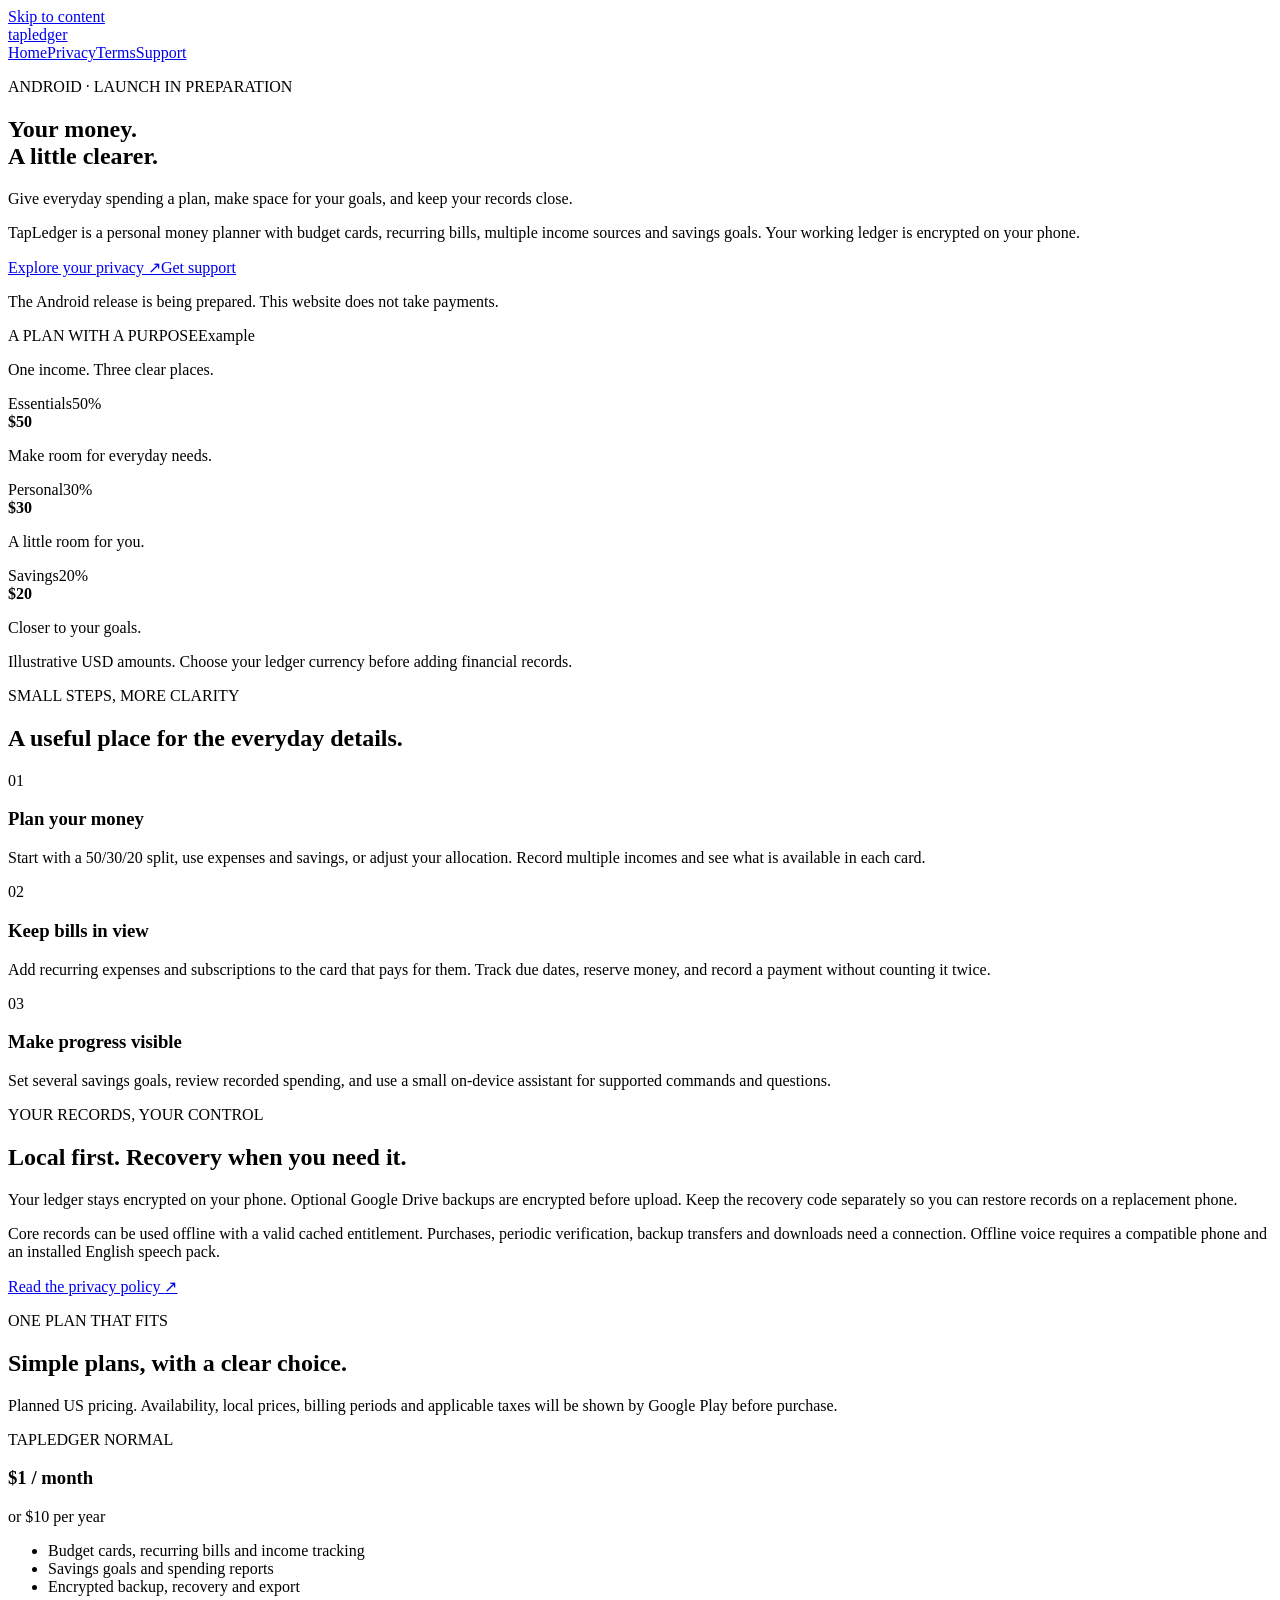
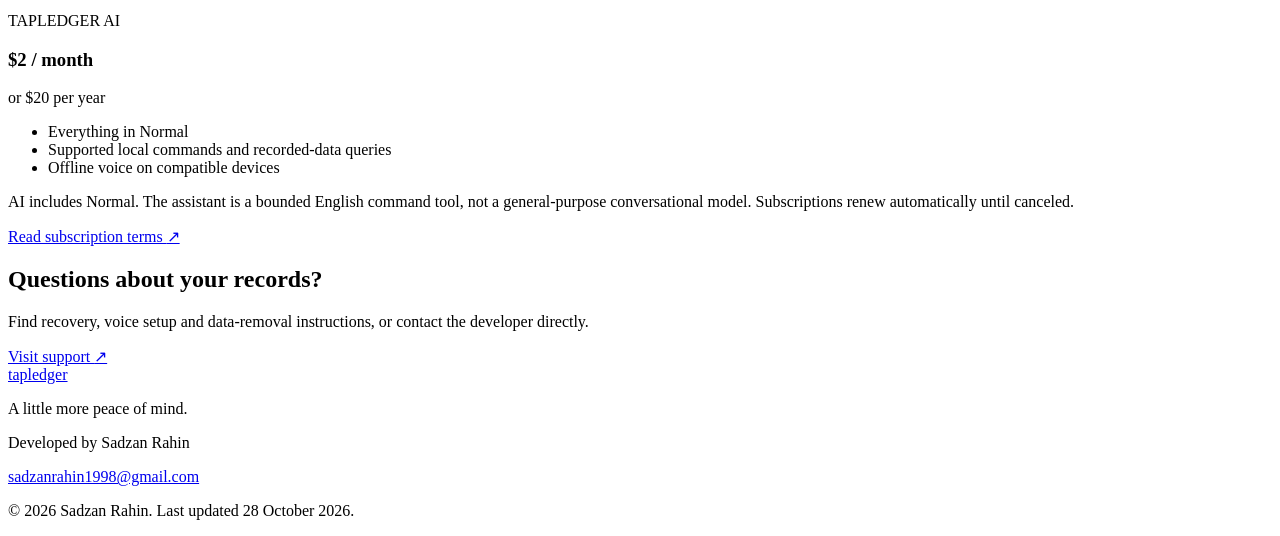
==== index.html @ 8fe3b2bb "Add files via upload" ====
<!doctype html>
<html lang="en">
<head>
<meta charset="utf-8"><meta name="viewport" content="width=device-width,initial-scale=1">
<title>TapLedger — Your money, a little clearer</title><meta name="description" content="A private Android money planner for budgets, recurring bills and savings goals, with an on-device command assistant.">
<meta name="theme-color" content="#f7f8fc"><meta name="color-scheme" content="light">
<link rel="icon" href="assets/favicon.svg" type="image/svg+xml"><link rel="stylesheet" href="assets/styles.css">
</head>
<body>
<a class="skip-link" href="#main">Skip to content</a>
<header class="site-header"><div class="header-inner"><a class="brand" href="index.html" aria-label="TapLedger home"><span class="brand-mark" aria-hidden="true"><i></i><i></i><i></i><b></b></span><span>tapledger</span></a><nav class="primary-nav" aria-label="Main navigation"><a href="index.html" aria-current="page">Home</a><a href="privacy.html">Privacy</a><a href="terms.html">Terms</a><a href="support.html">Support</a></nav></div></header>
<main id="main" class="page-shell">
<section class="hero">
  <div class="hero-copy"><p class="eyebrow"><span class="status-dot"></span>ANDROID · LAUNCH IN PREPARATION</p><h1>Your money.<br>A little clearer.</h1><p class="lead">Give everyday spending a plan, make space for your goals, and keep your records close.</p><p>TapLedger is a personal money planner with budget cards, recurring bills, multiple income sources and savings goals. Your working ledger is encrypted on your phone.</p><div class="button-row"><a class="button primary" href="privacy.html">Explore your privacy <span aria-hidden="true">↗</span></a><a class="button secondary" href="support.html">Get support</a></div><p class="small muted">The Android release is being prepared. This website does not take payments.</p></div>
  <div class="illustration" aria-label="Illustrative budget: a 100-dollar income split into Essentials 50 dollars, Personal 30 dollars and Savings 20 dollars."><div class="illustration-top"><span class="eyebrow">A PLAN WITH A PURPOSE</span><span class="example-label">Example</span></div><p class="illustration-caption">One income. Three clear places.</p><div class="sample-card essential"><div><span>Essentials</span><span>50%</span></div><strong>$50</strong><p>Make room for everyday needs.</p><div class="sample-bar"><span></span></div></div><div class="sample-pair"><div class="sample-card personal"><div><span>Personal</span><span>30%</span></div><strong>$30</strong><p>A little room for you.</p></div><div class="sample-card saving"><div><span>Savings</span><span>20%</span></div><strong>$20</strong><p>Closer to your goals.</p></div></div><p class="small muted">Illustrative USD amounts. Choose your ledger currency before adding financial records.</p></div>
</section>
<section class="overview" aria-labelledby="overview-title"><p class="eyebrow">SMALL STEPS, MORE CLARITY</p><h2 id="overview-title">A useful place for the everyday details.</h2><div class="feature-grid"><div><span class="feature-number">01</span><h3>Plan your money</h3><p>Start with a 50/30/20 split, use expenses and savings, or adjust your allocation. Record multiple incomes and see what is available in each card.</p></div><div><span class="feature-number">02</span><h3>Keep bills in view</h3><p>Add recurring expenses and subscriptions to the card that pays for them. Track due dates, reserve money, and record a payment without counting it twice.</p></div><div><span class="feature-number">03</span><h3>Make progress visible</h3><p>Set several savings goals, review recorded spending, and use a small on-device assistant for supported commands and questions.</p></div></div></section>
<section class="privacy-strip"><div><p class="eyebrow">YOUR RECORDS, YOUR CONTROL</p><h2>Local first. Recovery when you need it.</h2><p>Your ledger stays encrypted on your phone. Optional Google Drive backups are encrypted before upload. Keep the recovery code separately so you can restore records on a replacement phone.</p><p class="small">Core records can be used offline with a valid cached entitlement. Purchases, periodic verification, backup transfers and downloads need a connection. Offline voice requires a compatible phone and an installed English speech pack.</p></div><a class="text-link" href="privacy.html">Read the privacy policy <span aria-hidden="true">↗</span></a></section>
<section class="plans-intro" aria-labelledby="plans-title"><p class="eyebrow">ONE PLAN THAT FITS</p><h2 id="plans-title">Simple plans, with a clear choice.</h2><p class="muted">Planned US pricing. Availability, local prices, billing periods and applicable taxes will be shown by Google Play before purchase.</p><div class="plans-grid"><div class="plan"><p class="eyebrow">TAPLEDGER NORMAL</p><h3>$1 <span>/ month</span></h3><p>or $10 per year</p><ul><li>Budget cards, recurring bills and income tracking</li><li>Savings goals and spending reports</li><li>Encrypted backup, recovery and export</li></ul></div><div class="plan plan-ai"><p class="eyebrow">TAPLEDGER AI</p><h3>$2 <span>/ month</span></h3><p>or $20 per year</p><ul><li>Everything in Normal</li><li>Supported local commands and recorded-data queries</li><li>Offline voice on compatible devices</li></ul></div></div><p class="small muted">AI includes Normal. The assistant is a bounded English command tool, not a general-purpose conversational model. Subscriptions renew automatically until canceled.</p><a class="text-link" href="terms.html">Read subscription terms <span aria-hidden="true">↗</span></a></section>
<section class="closing"><h2>Questions about your records?</h2><p>Find recovery, voice setup and data-removal instructions, or contact the developer directly.</p><a class="button primary" href="support.html">Visit support <span aria-hidden="true">↗</span></a></section>
</main>
<footer class="site-footer"><div><a class="brand footer-brand" href="index.html"><span class="brand-mark" aria-hidden="true"><i></i><i></i><i></i><b></b></span><span>tapledger</span></a><p>A little more peace of mind.</p></div><div><p>Developed by Sadzan Rahin</p><a href="mailto:sadzanrahin1998@gmail.com">sadzanrahin1998@gmail.com</a><p class="fine">© 2026 Sadzan Rahin. Last updated 28 October 2026.</p></div></footer>
</body></html>
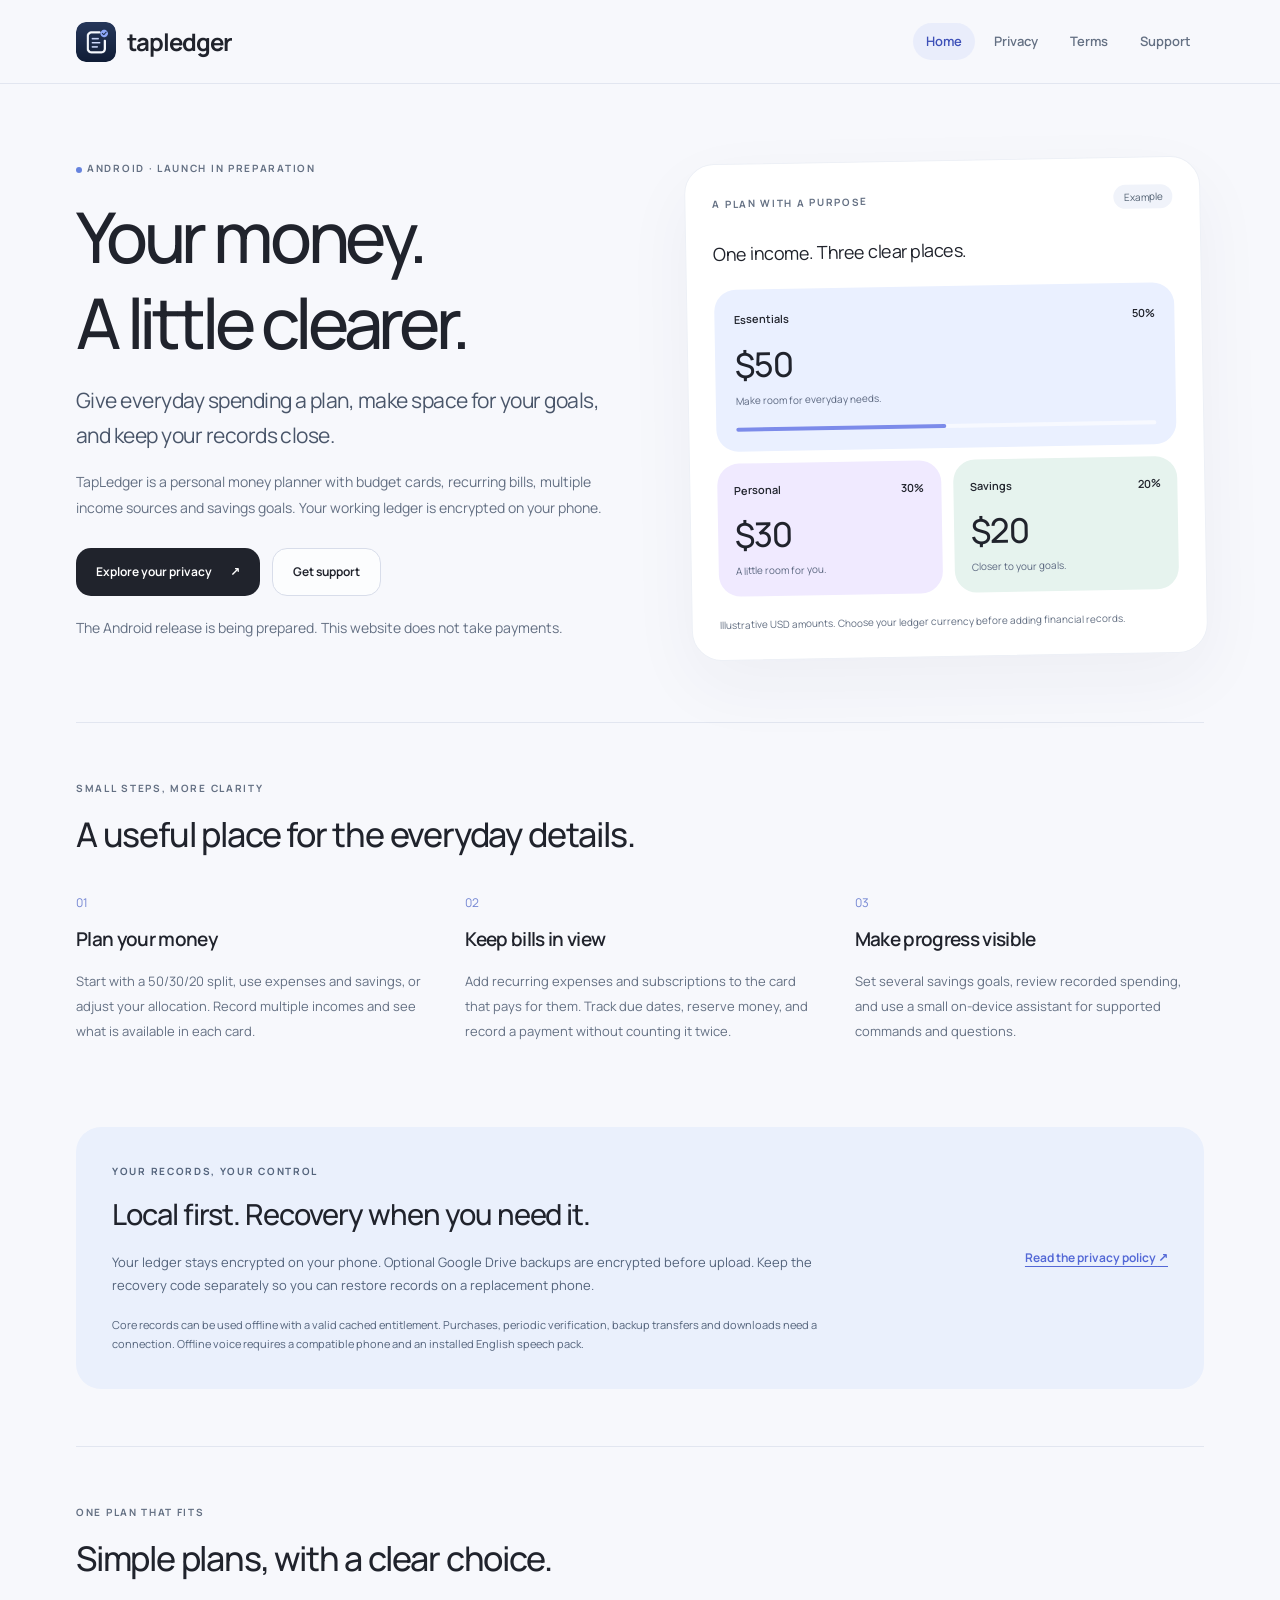
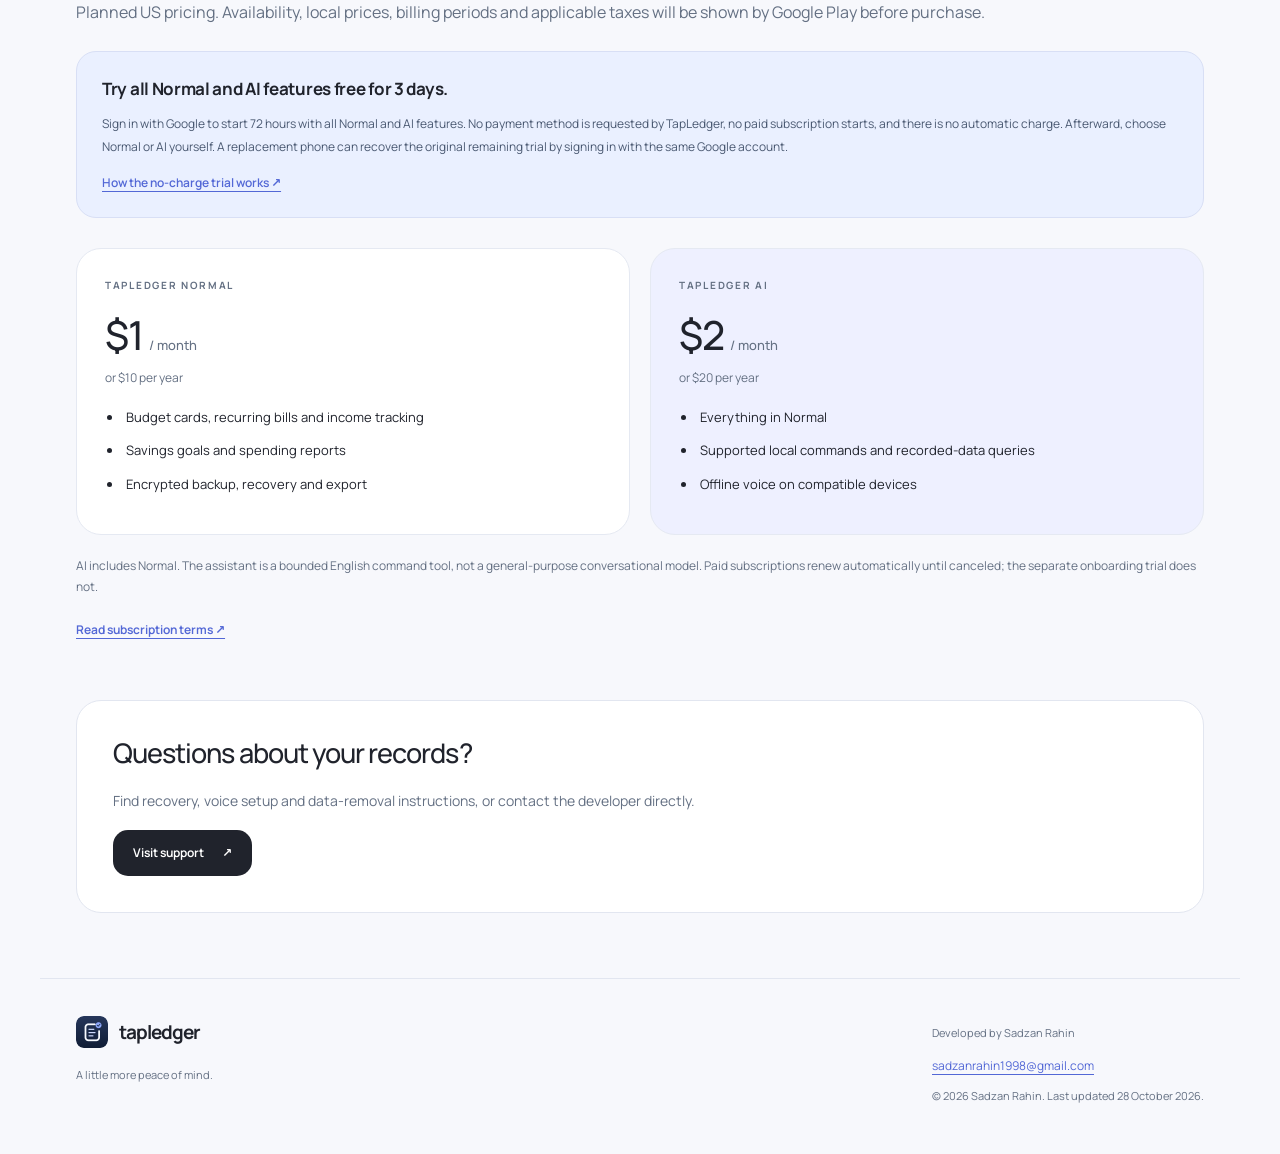
==== commit 8ac9e8af: "Add files via upload" ====
--- a/index.html
+++ b/index.html
@@ -8,7 +8,7 @@
 </head>
 <body>
 <a class="skip-link" href="#main">Skip to content</a>
-<header class="site-header"><div class="header-inner"><a class="brand" href="index.html" aria-label="TapLedger home"><span class="brand-mark" aria-hidden="true"><i></i><i></i><i></i><b></b></span><span>tapledger</span></a><nav class="primary-nav" aria-label="Main navigation"><a href="index.html" aria-current="page">Home</a><a href="privacy.html">Privacy</a><a href="terms.html">Terms</a><a href="support.html">Support</a></nav></div></header>
+<header class="site-header"><div class="header-inner"><a class="brand" href="index.html" aria-label="TapLedger home"><img class="brand-image" src="assets/tapledger-icon.png" alt="" width="40" height="40"><span>tapledger</span></a><nav class="primary-nav" aria-label="Main navigation"><a href="index.html" aria-current="page">Home</a><a href="privacy.html">Privacy</a><a href="terms.html">Terms</a><a href="support.html">Support</a></nav></div></header>
 <main id="main" class="page-shell">
 <section class="hero">
   <div class="hero-copy"><p class="eyebrow"><span class="status-dot"></span>ANDROID · LAUNCH IN PREPARATION</p><h1>Your money.<br>A little clearer.</h1><p class="lead">Give everyday spending a plan, make space for your goals, and keep your records close.</p><p>TapLedger is a personal money planner with budget cards, recurring bills, multiple income sources and savings goals. Your working ledger is encrypted on your phone.</p><div class="button-row"><a class="button primary" href="privacy.html">Explore your privacy <span aria-hidden="true">↗</span></a><a class="button secondary" href="support.html">Get support</a></div><p class="small muted">The Android release is being prepared. This website does not take payments.</p></div>
@@ -16,8 +16,8 @@
 </section>
 <section class="overview" aria-labelledby="overview-title"><p class="eyebrow">SMALL STEPS, MORE CLARITY</p><h2 id="overview-title">A useful place for the everyday details.</h2><div class="feature-grid"><div><span class="feature-number">01</span><h3>Plan your money</h3><p>Start with a 50/30/20 split, use expenses and savings, or adjust your allocation. Record multiple incomes and see what is available in each card.</p></div><div><span class="feature-number">02</span><h3>Keep bills in view</h3><p>Add recurring expenses and subscriptions to the card that pays for them. Track due dates, reserve money, and record a payment without counting it twice.</p></div><div><span class="feature-number">03</span><h3>Make progress visible</h3><p>Set several savings goals, review recorded spending, and use a small on-device assistant for supported commands and questions.</p></div></div></section>
 <section class="privacy-strip"><div><p class="eyebrow">YOUR RECORDS, YOUR CONTROL</p><h2>Local first. Recovery when you need it.</h2><p>Your ledger stays encrypted on your phone. Optional Google Drive backups are encrypted before upload. Keep the recovery code separately so you can restore records on a replacement phone.</p><p class="small">Core records can be used offline with a valid cached entitlement. Purchases, periodic verification, backup transfers and downloads need a connection. Offline voice requires a compatible phone and an installed English speech pack.</p></div><a class="text-link" href="privacy.html">Read the privacy policy <span aria-hidden="true">↗</span></a></section>
-<section class="plans-intro" aria-labelledby="plans-title"><p class="eyebrow">ONE PLAN THAT FITS</p><h2 id="plans-title">Simple plans, with a clear choice.</h2><p class="muted">Planned US pricing. Availability, local prices, billing periods and applicable taxes will be shown by Google Play before purchase.</p><div class="plans-grid"><div class="plan"><p class="eyebrow">TAPLEDGER NORMAL</p><h3>$1 <span>/ month</span></h3><p>or $10 per year</p><ul><li>Budget cards, recurring bills and income tracking</li><li>Savings goals and spending reports</li><li>Encrypted backup, recovery and export</li></ul></div><div class="plan plan-ai"><p class="eyebrow">TAPLEDGER AI</p><h3>$2 <span>/ month</span></h3><p>or $20 per year</p><ul><li>Everything in Normal</li><li>Supported local commands and recorded-data queries</li><li>Offline voice on compatible devices</li></ul></div></div><p class="small muted">AI includes Normal. The assistant is a bounded English command tool, not a general-purpose conversational model. Subscriptions renew automatically until canceled.</p><a class="text-link" href="terms.html">Read subscription terms <span aria-hidden="true">↗</span></a></section>
+<section class="plans-intro" aria-labelledby="plans-title"><p class="eyebrow">ONE PLAN THAT FITS</p><h2 id="plans-title">Simple plans, with a clear choice.</h2><p class="muted">Planned US pricing. Availability, local prices, billing periods and applicable taxes will be shown by Google Play before purchase.</p><div class="trial-note"><strong>Try all Normal and AI features free for 3 days.</strong><p>Sign in with Google to start 72 hours with all Normal and AI features. No payment method is requested by TapLedger, no paid subscription starts, and there is no automatic charge. Afterward, choose Normal or AI yourself. A replacement phone can recover the original remaining trial by signing in with the same Google account.</p><a href="terms.html#trial">How the no-charge trial works ↗</a></div><div class="plans-grid"><div class="plan"><p class="eyebrow">TAPLEDGER NORMAL</p><h3>$1 <span>/ month</span></h3><p>or $10 per year</p><ul><li>Budget cards, recurring bills and income tracking</li><li>Savings goals and spending reports</li><li>Encrypted backup, recovery and export</li></ul></div><div class="plan plan-ai"><p class="eyebrow">TAPLEDGER AI</p><h3>$2 <span>/ month</span></h3><p>or $20 per year</p><ul><li>Everything in Normal</li><li>Supported local commands and recorded-data queries</li><li>Offline voice on compatible devices</li></ul></div></div><p class="small muted">AI includes Normal. The assistant is a bounded English command tool, not a general-purpose conversational model. Paid subscriptions renew automatically until canceled; the separate onboarding trial does not.</p><a class="text-link" href="terms.html">Read subscription terms <span aria-hidden="true">↗</span></a></section>
 <section class="closing"><h2>Questions about your records?</h2><p>Find recovery, voice setup and data-removal instructions, or contact the developer directly.</p><a class="button primary" href="support.html">Visit support <span aria-hidden="true">↗</span></a></section>
 </main>
-<footer class="site-footer"><div><a class="brand footer-brand" href="index.html"><span class="brand-mark" aria-hidden="true"><i></i><i></i><i></i><b></b></span><span>tapledger</span></a><p>A little more peace of mind.</p></div><div><p>Developed by Sadzan Rahin</p><a href="mailto:sadzanrahin1998@gmail.com">sadzanrahin1998@gmail.com</a><p class="fine">© 2026 Sadzan Rahin. Last updated 28 October 2026.</p></div></footer>
+<footer class="site-footer"><div><a class="brand footer-brand" href="index.html"><img class="brand-image" src="assets/tapledger-icon.png" alt="" width="40" height="40"><span>tapledger</span></a><p>A little more peace of mind.</p></div><div><p>Developed by Sadzan Rahin</p><a href="mailto:sadzanrahin1998@gmail.com">sadzanrahin1998@gmail.com</a><p class="fine">© 2026 Sadzan Rahin. Last updated 28 October 2026.</p></div></footer>
 </body></html>
--- a/assets/styles.css
+++ b/assets/styles.css
@@ -0,0 +1,11 @@
+@font-face{font-family:Manrope;src:url('Manrope.ttf') format('truetype');font-style:normal;font-weight:200 800;font-display:swap}
+:root{--ink:#20232c;--muted:#647083;--blue:#5368d6;--paper:#f7f8fc;--line:#e2e6f0;--white:#fff;--radius:25px}
+*{box-sizing:border-box}html{scroll-padding-top:100px}body{margin:0;background:var(--paper);color:var(--ink);font:16px/1.8 Manrope,system-ui,sans-serif;-webkit-font-smoothing:antialiased}a{color:var(--blue);text-underline-offset:4px;overflow-wrap:anywhere}a:hover{text-decoration-thickness:2px}a:focus-visible,button:focus-visible,[tabindex]:focus-visible{outline:3px solid #7084ed;outline-offset:5px;border-radius:5px}p{margin:0 0 17px}h1,h2,h3{line-height:1.22;letter-spacing:-.035em;margin:0 0 18px;font-weight:600}h1{font-size:clamp(36px,5vw,60px)}h2{font-size:clamp(24px,3vw,34px)}h3{font-size:20px}ul,ol{padding-left:23px;margin:16px 0 22px}li{padding-left:3px;margin-bottom:10px}strong{font-weight:700}code{font:14px/1.6 ui-monospace,SFMono-Regular,monospace;background:#ebedf5;padding:2px 5px;border-radius:5px;overflow-wrap:anywhere}
+.skip-link{position:absolute;left:16px;top:-80px;background:var(--ink);color:white;padding:12px 18px;z-index:20}.skip-link:focus{top:10px}.site-header{border-bottom:1px solid var(--line);background:rgba(247,248,252,.96);position:sticky;top:0;z-index:5}.header-inner{max-width:1200px;margin:auto;padding:20px 36px;display:flex;align-items:center;justify-content:space-between;gap:24px}.brand{display:inline-flex;gap:11px;align-items:center;text-decoration:none;color:var(--ink);font-size:24px;letter-spacing:-1px;font-weight:700;flex-shrink:0}.brand-mark{width:40px;height:40px;position:relative;background:var(--ink);border-radius:13px;display:inline-flex;gap:3px;align-items:flex-end;padding:9px;overflow:hidden}.brand-mark i{display:block;background:white;border-radius:4px;width:5px;height:24px}.brand-mark i:nth-child(2){height:18px}.brand-mark i:nth-child(3){height:12px}.brand-mark b{position:absolute;right:7px;top:8px;width:6px;height:6px;border-radius:50%;background:#a2b2ff}.primary-nav{display:flex;flex-wrap:wrap;gap:6px}.primary-nav a{padding:7px 13px;border-radius:30px;color:var(--muted);font-size:13px;text-decoration:none;font-weight:600}.primary-nav a[aria-current=page]{background:#e9edfb;color:#3d50b8}.primary-nav a:hover{background:#edf0f7;color:var(--ink)}.page-shell{max-width:1200px;margin:auto;padding:0 36px}.eyebrow{font-size:10px;font-weight:700;letter-spacing:1.7px;color:var(--muted);margin-bottom:18px;line-height:1.6}.small{font-size:12px;line-height:1.75}.fine{font-size:11px;line-height:1.7}.muted{color:var(--muted)}.lead{font-size:clamp(17px,2vw,21px);line-height:1.65;color:#4a566a;letter-spacing:-.025em}.status-dot{display:inline-block;width:6px;height:6px;vertical-align:middle;background:#6683de;border-radius:50%;margin-right:5px}.hero{display:grid;grid-template-columns:1.05fr 1fr;gap:70px;padding:76px 0 65px;align-items:center}.hero h1{font-size:clamp(42px,6vw,70px);font-weight:500;letter-spacing:-.06em}.hero-copy>p:not(.eyebrow){max-width:540px}.hero-copy>p:not(.lead):not(.eyebrow){font-size:14px;color:var(--muted)}.button-row{display:flex;flex-wrap:wrap;gap:12px;margin:28px 0 20px}.button{display:inline-flex;align-items:center;justify-content:center;gap:18px;padding:13px 20px;border-radius:15px;font-size:12px;font-weight:650;text-decoration:none;line-height:1.65;text-align:center}.button.primary{color:white;background:var(--ink)}.button.secondary{border:1px solid #d8ddea;background:rgba(255,255,255,.7);color:var(--ink)}.button:hover{filter:brightness(.95)}.illustration{background:#fff;border:1px solid #edf0f6;box-shadow:0 25px 70px #28334b0c;border-radius:30px;padding:27px;transform:rotate(-1deg)}.illustration-top{display:flex;justify-content:space-between;gap:12px;align-items:center}.illustration-top .eyebrow{margin:0}.example-label{color:#536273;background:#f0f3fa;border-radius:30px;padding:3px 10px;font-size:10px}.illustration-caption{font-size:18px;letter-spacing:-.5px;margin:22px 0 20px}.sample-card{border-radius:22px;padding:20px}.sample-card>div:not(.sample-bar){display:flex;justify-content:space-between;gap:9px;font-size:11px;font-weight:600;align-items:center}.sample-card strong{display:block;font-weight:500;font-size:34px;line-height:1.25;letter-spacing:-1px;margin:14px 0 5px}.sample-card p{font-size:10px;margin:0;color:#5c6880}.essential{background:#eaf0ff}.personal{background:#f0eaff}.saving{background:#e6f3ee}.sample-bar{margin-top:18px;background:#ffffffa0;border-radius:20px;height:4px}.sample-bar span{display:block;background:#7c8bea;width:50%;height:4px;border-radius:20px}.sample-pair{display:grid;grid-template-columns:1fr 1fr;gap:12px;margin:12px 0 20px}.sample-pair .sample-card{padding:17px}.illustration>.small{font-size:10px;margin:0;line-height:1.6}.overview,.plans-intro{padding:57px 0;border-top:1px solid var(--line)}.overview h2,.plans-intro h2{font-weight:500}.feature-grid{display:grid;grid-template-columns:repeat(3,1fr);gap:40px;margin-top:36px}.feature-grid p{font-size:13px;color:var(--muted);line-height:1.9}.feature-number{font-size:12px;color:#7486d3;display:block;margin-bottom:15px}.feature-grid h3{font-size:19px;font-weight:600}.privacy-strip{display:flex;gap:30px;align-items:center;justify-content:space-between;padding:36px;background:#eaf0fc;border-radius:var(--radius);margin:10px 0 57px}.privacy-strip>div{max-width:710px}.privacy-strip h2{font-size:29px;font-weight:500}.privacy-strip p{font-size:13px;color:#53637b}.privacy-strip .small{font-size:11px;margin-bottom:0}.privacy-strip .eyebrow{font-size:10px}.text-link{font-size:12px;line-height:1.7;font-weight:650;flex-shrink:0}.plans-grid{display:grid;grid-template-columns:1fr 1fr;gap:20px;margin:30px 0 20px}.plan{border:1px solid #e5e9f2;border-radius:var(--radius);background:white;padding:28px}.plan-ai{background:#eef0ff}.plan h3{font-size:40px;font-weight:500;letter-spacing:-1.5px;margin-bottom:7px}.plan h3 span{font-size:13px;color:var(--muted);letter-spacing:0}.plan>p:not(.eyebrow){font-size:12px;color:var(--muted)}.plan ul{font-size:13px;padding-left:18px;margin-bottom:0}.closing{margin:0 0 65px;padding:36px;border-radius:var(--radius);border:1px solid var(--line);background:#fff}.closing h2{font-weight:500;font-size:27px}.closing p{font-size:14px;color:var(--muted)}.site-footer{max-width:1200px;margin:auto;padding:36px 36px 40px;border-top:1px solid var(--line);display:flex;align-items:flex-start;justify-content:space-between;gap:30px}.footer-brand{font-size:19px}.footer-brand .brand-mark{width:32px;height:32px;border-radius:11px;padding:7px;gap:2px}.footer-brand .brand-mark i{height:19px;width:4px}.footer-brand .brand-mark i:nth-child(2){height:14px}.footer-brand .brand-mark i:nth-child(3){height:9px}.footer-brand .brand-mark b{width:5px;height:5px;top:6px;right:5px}.site-footer p{font-size:11px;color:var(--muted);margin:8px 0}.site-footer a:not(.brand){font-size:12px}
+.document-layout{display:grid;grid-template-columns:210px minmax(0,1fr);gap:65px;padding:60px 0 75px}.contents{align-self:start;position:sticky;top:115px}.contents nav{display:flex;flex-direction:column;gap:12px}.contents a{font-size:12px;text-decoration:none;color:var(--muted);line-height:1.6}.contents a:hover{color:var(--blue)}.document{min-width:0;max-width:780px}.document>.lead{max-width:700px}.document-meta{display:flex;flex-wrap:wrap;gap:7px 22px;font-size:11px;color:var(--muted);margin:23px 0}.callout{border-left:3px solid #7588ea;background:#eaf0ff;border-radius:0 15px 15px 0;padding:20px 23px;margin:25px 0 30px}.callout strong{font-size:15px}.callout p{font-size:13px;color:#4c5970;margin:5px 0 0;line-height:1.8}.warning{background:#fff2e6;border-color:#c9945d}.article-section{padding-top:28px;margin-top:20px;border-top:1px solid var(--line);scroll-margin-top:105px}.article-section h2{font-size:24px;line-height:1.4;letter-spacing:-.6px}.article-section p,.article-section li{font-size:14px;line-height:1.95;color:#475367}.article-section strong{color:#283248}.article-section h3{font-size:17px;letter-spacing:-.3px;margin-top:28px}.article-section ul,.article-section ol{margin-top:10px}.table-scroll{overflow:auto;width:100%;border:1px solid var(--line);border-radius:14px;margin:22px 0}.table-scroll table{border-collapse:collapse;width:100%;min-width:510px;text-align:left;font-size:12px;line-height:1.85}.table-scroll caption{text-align:left;padding:15px;font-size:11px;color:var(--muted);caption-side:top;background:#f1f3f9}.table-scroll th{background:#edf0f8;font-weight:650;padding:13px 15px;vertical-align:top}.table-scroll td{padding:15px;vertical-align:top;border-top:1px solid var(--line);color:#49576b}.table-scroll td:first-child{min-width:135px;font-weight:600;color:#303c51}.contact-card{background:#eaf0fc;border-radius:24px;padding:27px;display:flex;flex-wrap:wrap;align-items:center;justify-content:space-between;gap:20px;margin:28px 0 30px}.contact-card>div{flex:1;min-width:min(100%,240px)}.contact-card .eyebrow{font-size:9px;margin-bottom:8px}.contact-card h2{font-size:24px;margin-bottom:9px}.contact-card .email-link{font-size:14px;overflow-wrap:anywhere}.contact-card p{margin:8px 0 0;font-size:11px}
+@media(max-width:980px){.hero{gap:32px}.hero h1{font-size:51px}.document-layout{grid-template-columns:170px minmax(0,1fr);gap:35px}.privacy-strip{display:block}.privacy-strip .text-link{display:inline-block;margin-top:22px}.feature-grid{gap:24px}.sample-card{padding:16px}.illustration{padding:21px}.sample-pair .sample-card{padding:13px}}
+@media(max-width:720px){.header-inner{padding:16px 22px;gap:16px}.brand{font-size:21px}.brand-mark{width:34px;height:34px;padding:7px;gap:2px;border-radius:11px}.brand-mark i{width:5px;height:21px}.brand-mark i:nth-child(2){height:16px}.brand-mark i:nth-child(3){height:11px}.primary-nav{gap:0}.primary-nav a{font-size:11px;padding:6px 8px}.page-shell{padding:0 22px}.hero{grid-template-columns:1fr;padding:48px 0 45px;gap:32px}.hero h1{font-size:54px}.hero-copy>p{max-width:none}.illustration{transform:none;max-width:470px;width:100%;justify-self:center}.feature-grid{grid-template-columns:1fr;gap:22px}.feature-number{margin-bottom:9px}.feature-grid p{margin-bottom:0}.overview,.plans-intro{padding:36px 0}.overview h2,.plans-intro h2{font-size:28px}.privacy-strip{padding:25px;margin-bottom:36px}.privacy-strip h2{font-size:27px}.plans-grid{gap:13px}.plan{padding:22px}.plan ul{font-size:12px}.closing{padding:25px;margin-bottom:40px}.site-footer{padding:30px 22px;flex-wrap:wrap;gap:20px}.document-layout{display:block;padding:35px 0 48px}.contents{position:static;border:1px solid var(--line);border-radius:16px;padding:16px;margin:0 0 32px}.contents .eyebrow{margin-bottom:10px}.contents nav{display:flex;flex-direction:row;flex-wrap:wrap;gap:8px 16px}.contents a{font-size:11px}.document h1{font-size:40px}.document>.lead{font-size:18px}.article-section h2{font-size:22px}.callout{padding:18px}.contact-card{padding:22px}.contact-card .button{width:100%}}
+@media(max-width:440px){.header-inner{display:block;padding:13px 20px 10px}.header-inner .brand{margin-bottom:9px}.primary-nav{justify-content:space-between}.primary-nav a{padding:6px 12px}.page-shell{padding:0 20px}.hero{padding-top:34px}.hero h1{font-size:49px}.eyebrow{font-size:9px;letter-spacing:1.25px}.hero .lead{font-size:18px}.button-row{gap:9px}.button{font-size:11px;padding:12px 15px}.illustration{padding:19px;border-radius:24px}.illustration-caption{font-size:16px}.sample-pair{gap:9px}.sample-card>div:not(.sample-bar){font-size:10px}.sample-card strong{font-size:30px}.sample-card p{font-size:9px}.plans-grid{grid-template-columns:1fr}.plan{padding:25px}.plan ul{font-size:13px}.document-layout{padding-top:25px}.document-meta{font-size:10px}.document>.lead{font-size:17px}.document h1{font-size:35px}.article-section{scroll-margin-top:135px}.article-section p,.article-section li{font-size:13px}.contents{padding:14px}.table-scroll table{font-size:11px}.site-footer{display:block;padding:28px 20px}.site-footer>div+div{margin-top:25px}html{scroll-padding-top:135px}.email-link{word-break:break-word}}
+@media(prefers-reduced-motion:reduce){html{scroll-behavior:auto}}@media print{body{background:#fff;font:11pt/1.55 sans-serif}.site-header,.site-footer,.contents,.skip-link,.button-row{display:none}.page-shell{max-width:none;padding:0}.document-layout{display:block;padding:0}.document{max-width:none}.document h1{font-size:26pt}.article-section h2{font-size:16pt}.table-scroll{overflow:visible}.table-scroll table{min-width:0}a{color:#222}.callout{background:#f3f3f3}.article-section{break-inside:avoid}}
+/* TapLedger ledger/check identity and three-day trial notice. */
+.brand-image{display:block;width:40px;height:40px;border-radius:25%;flex-shrink:0}.footer-brand .brand-image{width:32px;height:32px}.trial-note{border:1px solid #d8dff5;background:#eaf0ff;border-radius:20px;padding:22px 25px;margin:25px 0 22px}.trial-note strong{font-size:17px;letter-spacing:-.3px}.trial-note p{font-size:12px;line-height:1.9;color:#4a5972;margin:8px 0}.trial-note a{font-size:12px;font-weight:600}@media(max-width:720px){.brand-image{width:34px;height:34px}.trial-note{padding:20px}.trial-note strong{font-size:16px}}
